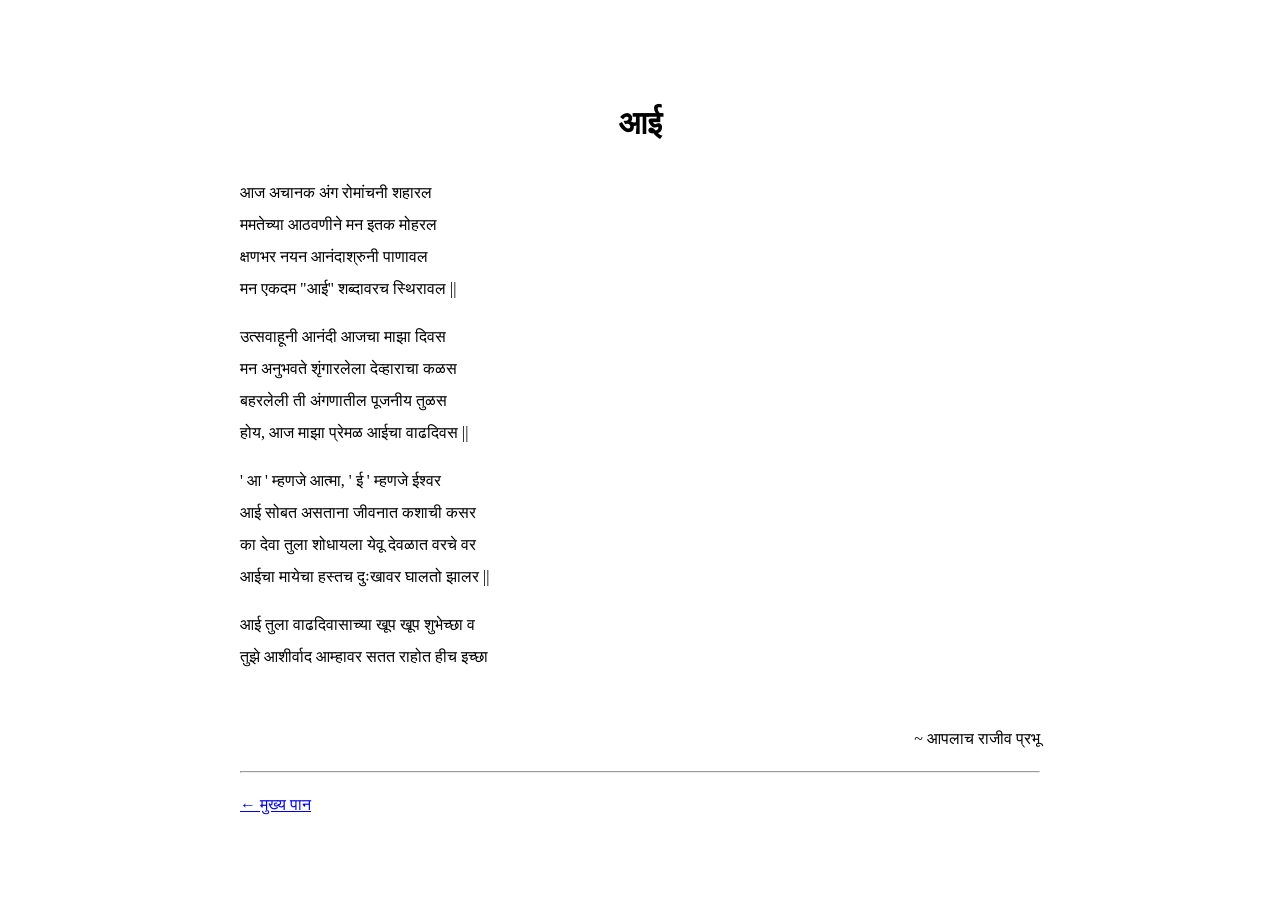
==== poems/aai.html @ 90f11b08 "Create aai.html" ====
<!DOCTYPE html>
<html lang="mr">
<head>
    <meta charset="UTF-8">
    <meta name="viewport" content="width=device-width, initial-scale=1.0">
    <title>आई</title>
</head>

<body style="font-family: Georgia, 'Noto Serif Devanagari', serif; max-width: 800px; margin: 50px auto; line-height: 2; padding: 20px;">

    <h1 style="text-align: center;">आई</h1>

    <p>
        आज अचानक अंग रोमांचनी शहारल<br>
        ममतेच्या आठवणीने मन इतक मोहरल<br>
        क्षणभर नयन आनंदाश्रुनी पाणावल<br>
        मन एकदम "आई" शब्दावरच स्थिरावल ||
    </p>

    <p>
        उत्सवाहूनी आनंदी आजचा माझा दिवस<br>
        मन अनुभवते शृंगारलेला देव्हाराचा कळस<br>
        बहरलेली ती अंगणातील पूजनीय तुळस<br>
        होय, आज माझा प्रेमळ आईचा वाढदिवस ||
    </p>

    <p>
        ' आ ' म्हणजे आत्मा, ' ई ' म्हणजे ईश्वर<br>
        आई सोबत असताना जीवनात कशाची कसर<br>
        का देवा तुला शोधायला येवू देवळात वरचे वर<br>
        आईचा मायेचा हस्तच दुःखावर घालतो झालर ||
    </p>

    <p>
        आई तुला वाढदिवासाच्या खूप खूप शुभेच्छा व<br>
        तुझे आशीर्वाद आम्हावर सतत राहोत हीच इच्छा
    </p>

    <p style="text-align: right; margin-top: 50px;">
        ~ आपलाच राजीव प्रभू
    </p>

    <hr>

    <p>
        <a href="../index.html">← मुख्य पान</a>
    </p>

</body>
</html>
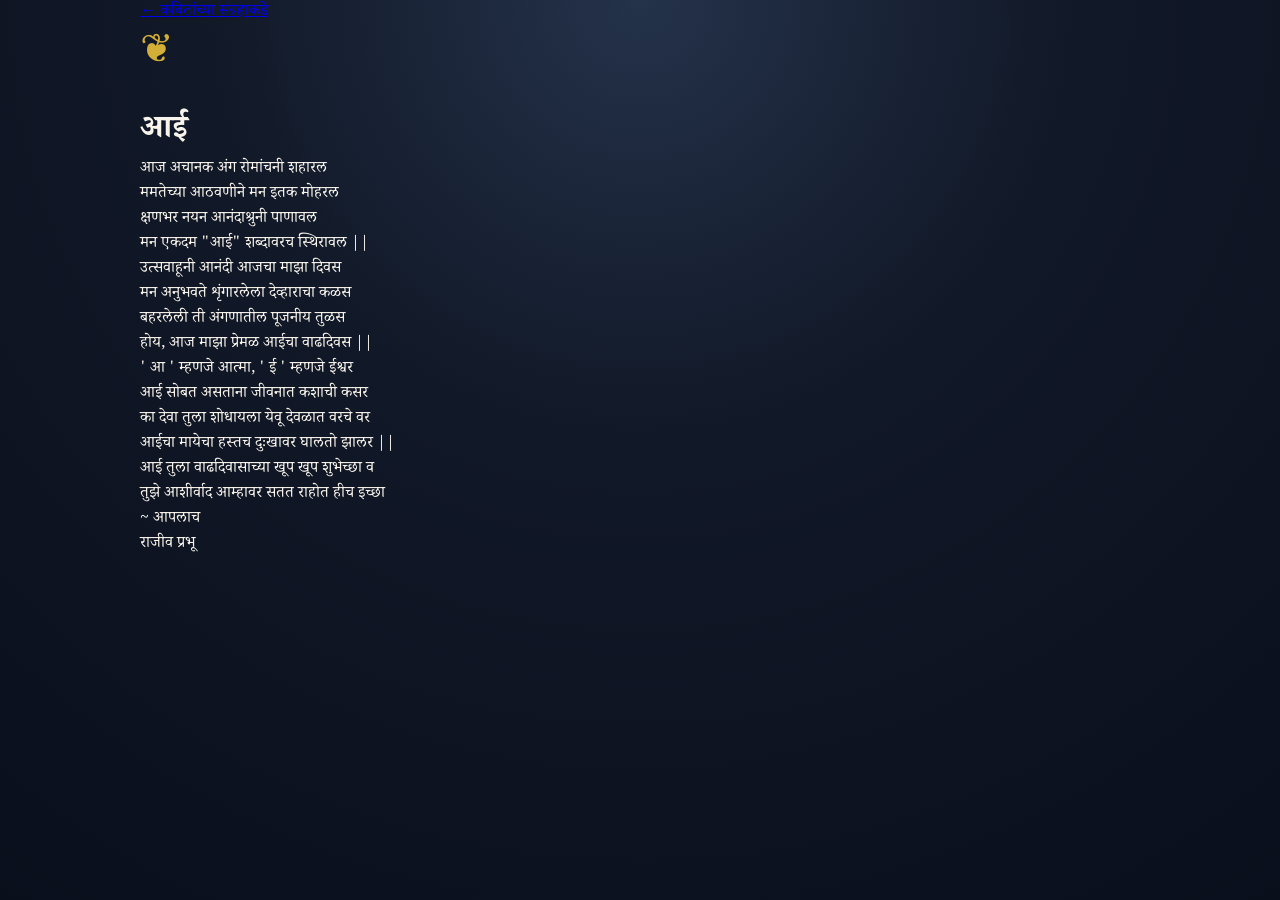
==== commit fbe20587: "Update aai.html" ====
--- a/poems/aai.html
+++ b/poems/aai.html
@@ -1,50 +1,79 @@
 <!DOCTYPE html>
 <html lang="mr">
+
 <head>
-    <meta charset="UTF-8">
-    <meta name="viewport" content="width=device-width, initial-scale=1.0">
-    <title>आई</title>
+
+<meta charset="UTF-8">
+<meta name="viewport" content="width=device-width, initial-scale=1.0">
+
+<title>आई | राजीव प्रभू</title>
+
+<link rel="stylesheet" href="../style.css">
+
 </head>
 
-<body style="font-family: Georgia, 'Noto Serif Devanagari', serif; max-width: 800px; margin: 50px auto; line-height: 2; padding: 20px;">
+<body>
 
-    <h1 style="text-align: center;">आई</h1>
+<div class="container poem-page">
 
-    <p>
-        आज अचानक अंग रोमांचनी शहारल<br>
-        ममतेच्या आठवणीने मन इतक मोहरल<br>
-        क्षणभर नयन आनंदाश्रुनी पाणावल<br>
-        मन एकदम "आई" शब्दावरच स्थिरावल ||
-    </p>
+<a class="back" href="../index.html">
+← कवितांच्या संग्रहाकडे
+</a>
 
-    <p>
-        उत्सवाहूनी आनंदी आजचा माझा दिवस<br>
-        मन अनुभवते शृंगारलेला देव्हाराचा कळस<br>
-        बहरलेली ती अंगणातील पूजनीय तुळस<br>
-        होय, आज माझा प्रेमळ आईचा वाढदिवस ||
-    </p>
+<div class="poem-header">
 
-    <p>
-        ' आ ' म्हणजे आत्मा, ' ई ' म्हणजे ईश्वर<br>
-        आई सोबत असताना जीवनात कशाची कसर<br>
-        का देवा तुला शोधायला येवू देवळात वरचे वर<br>
-        आईचा मायेचा हस्तच दुःखावर घालतो झालर ||
-    </p>
+<div class="symbol">
+❦
+</div>
 
-    <p>
-        आई तुला वाढदिवासाच्या खूप खूप शुभेच्छा व<br>
-        तुझे आशीर्वाद आम्हावर सतत राहोत हीच इच्छा
-    </p>
+<h1>
+आई
+</h1>
 
-    <p style="text-align: right; margin-top: 50px;">
-        ~ आपलाच राजीव प्रभू
-    </p>
+<div class="divider"></div>
 
-    <hr>
+</div>
 
-    <p>
-        <a href="../index.html">← मुख्य पान</a>
-    </p>
+<div class="poem">
+
+<p>
+आज अचानक अंग रोमांचनी शहारल<br>
+ममतेच्या आठवणीने मन इतक मोहरल<br>
+क्षणभर नयन आनंदाश्रुनी पाणावल<br>
+मन एकदम "आई" शब्दावरच स्थिरावल ||
+</p>
+
+<p>
+उत्सवाहूनी आनंदी आजचा माझा दिवस<br>
+मन अनुभवते शृंगारलेला देव्हाराचा कळस<br>
+बहरलेली ती अंगणातील पूजनीय तुळस<br>
+होय, आज माझा प्रेमळ आईचा वाढदिवस ||
+</p>
+
+<p>
+' आ ' म्हणजे आत्मा, ' ई ' म्हणजे ईश्वर<br>
+आई सोबत असताना जीवनात कशाची कसर<br>
+का देवा तुला शोधायला येवू देवळात वरचे वर<br>
+आईचा मायेचा हस्तच दुःखावर घालतो झालर ||
+</p>
+
+<p>
+आई तुला वाढदिवासाच्या खूप खूप शुभेच्छा व<br>
+तुझे आशीर्वाद आम्हावर सतत राहोत हीच इच्छा
+</p>
+
+<div class="signature">
+
+~ आपलाच<br>
+
+राजीव प्रभू
+
+</div>
+
+</div>
+
+</div>
 
 </body>
+
 </html>
--- a/style.css
+++ b/style.css
@@ -0,0 +1,250 @@
+/* Google Fonts */
+@import url('https://fonts.googleapis.com/css2?family=Cormorant+Garamond:wght@400;500;600&family=Noto+Serif+Devanagari:wght@400;500;600;700&display=swap');
+
+*{
+    margin:0;
+    padding:0;
+    box-sizing:border-box;
+}
+
+html{
+    scroll-behavior:smooth;
+}
+
+body{
+
+    background:
+    radial-gradient(circle at top,#24324A 0%,#111827 40%,#0A0F1C 100%);
+
+    color:#F8F4EC;
+
+    font-family:"Noto Serif Devanagari",serif;
+
+    min-height:100vh;
+
+}
+
+/* Main Container */
+
+.container{
+
+    width:min(1000px,90%);
+    margin:auto;
+
+}
+
+/* Hero */
+
+.hero{
+
+    height:100vh;
+
+    display:flex;
+
+    flex-direction:column;
+
+    justify-content:center;
+
+    align-items:center;
+
+    text-align:center;
+
+}
+
+.symbol{
+
+    color:#D4AF37;
+
+    font-size:40px;
+
+    margin-bottom:20px;
+
+}
+
+.title{
+
+    font-size:72px;
+
+    font-weight:600;
+
+    letter-spacing:2px;
+
+}
+
+.subtitle{
+
+    margin-top:18px;
+
+    color:#C9C7C1;
+
+    font-size:24px;
+
+}
+
+.quote{
+
+    margin-top:60px;
+
+    max-width:650px;
+
+    line-height:1.8;
+
+    color:#D7D3CA;
+
+    font-size:22px;
+
+    font-style:italic;
+
+}
+
+.button{
+
+    margin-top:60px;
+
+    display:inline-block;
+
+    text-decoration:none;
+
+    color:white;
+
+    background:#D4AF37;
+
+    padding:18px 42px;
+
+    border-radius:40px;
+
+    transition:.35s;
+
+    font-size:20px;
+
+}
+
+.button:hover{
+
+    background:#E8C96D;
+
+    transform:translateY(-4px);
+
+}
+
+section{
+
+    padding:100px 0;
+
+}
+
+.section-title{
+
+    text-align:center;
+
+    font-size:42px;
+
+    margin-bottom:50px;
+
+    color:#D4AF37;
+
+}
+
+/* Cards */
+
+.card{
+
+    background:rgba(255,255,255,.05);
+
+    backdrop-filter:blur(14px);
+
+    border:1px solid rgba(255,255,255,.08);
+
+    border-radius:24px;
+
+    padding:35px;
+
+    transition:.4s;
+
+}
+
+.card:hover{
+
+    transform:translateY(-8px);
+
+    border-color:#D4AF37;
+
+}
+
+.card h3{
+
+    font-size:32px;
+
+    margin-bottom:18px;
+
+}
+
+.card p{
+
+    color:#D6D2C8;
+
+    line-height:1.9;
+
+}
+
+.read{
+
+    margin-top:25px;
+
+    display:inline-block;
+
+    color:#D4AF37;
+
+    text-decoration:none;
+
+}
+
+/* Footer */
+
+footer{
+
+    text-align:center;
+
+    padding:70px 0;
+
+    color:#999;
+
+}
+
+/* Mobile */
+
+@media(max-width:768px){
+
+.title{
+
+font-size:46px;
+
+}
+
+.subtitle{
+
+font-size:20px;
+
+}
+
+.quote{
+
+font-size:18px;
+
+}
+
+.button{
+
+font-size:18px;
+
+padding:15px 28px;
+
+}
+
+.section-title{
+
+font-size:34px;
+
+}
+
+}
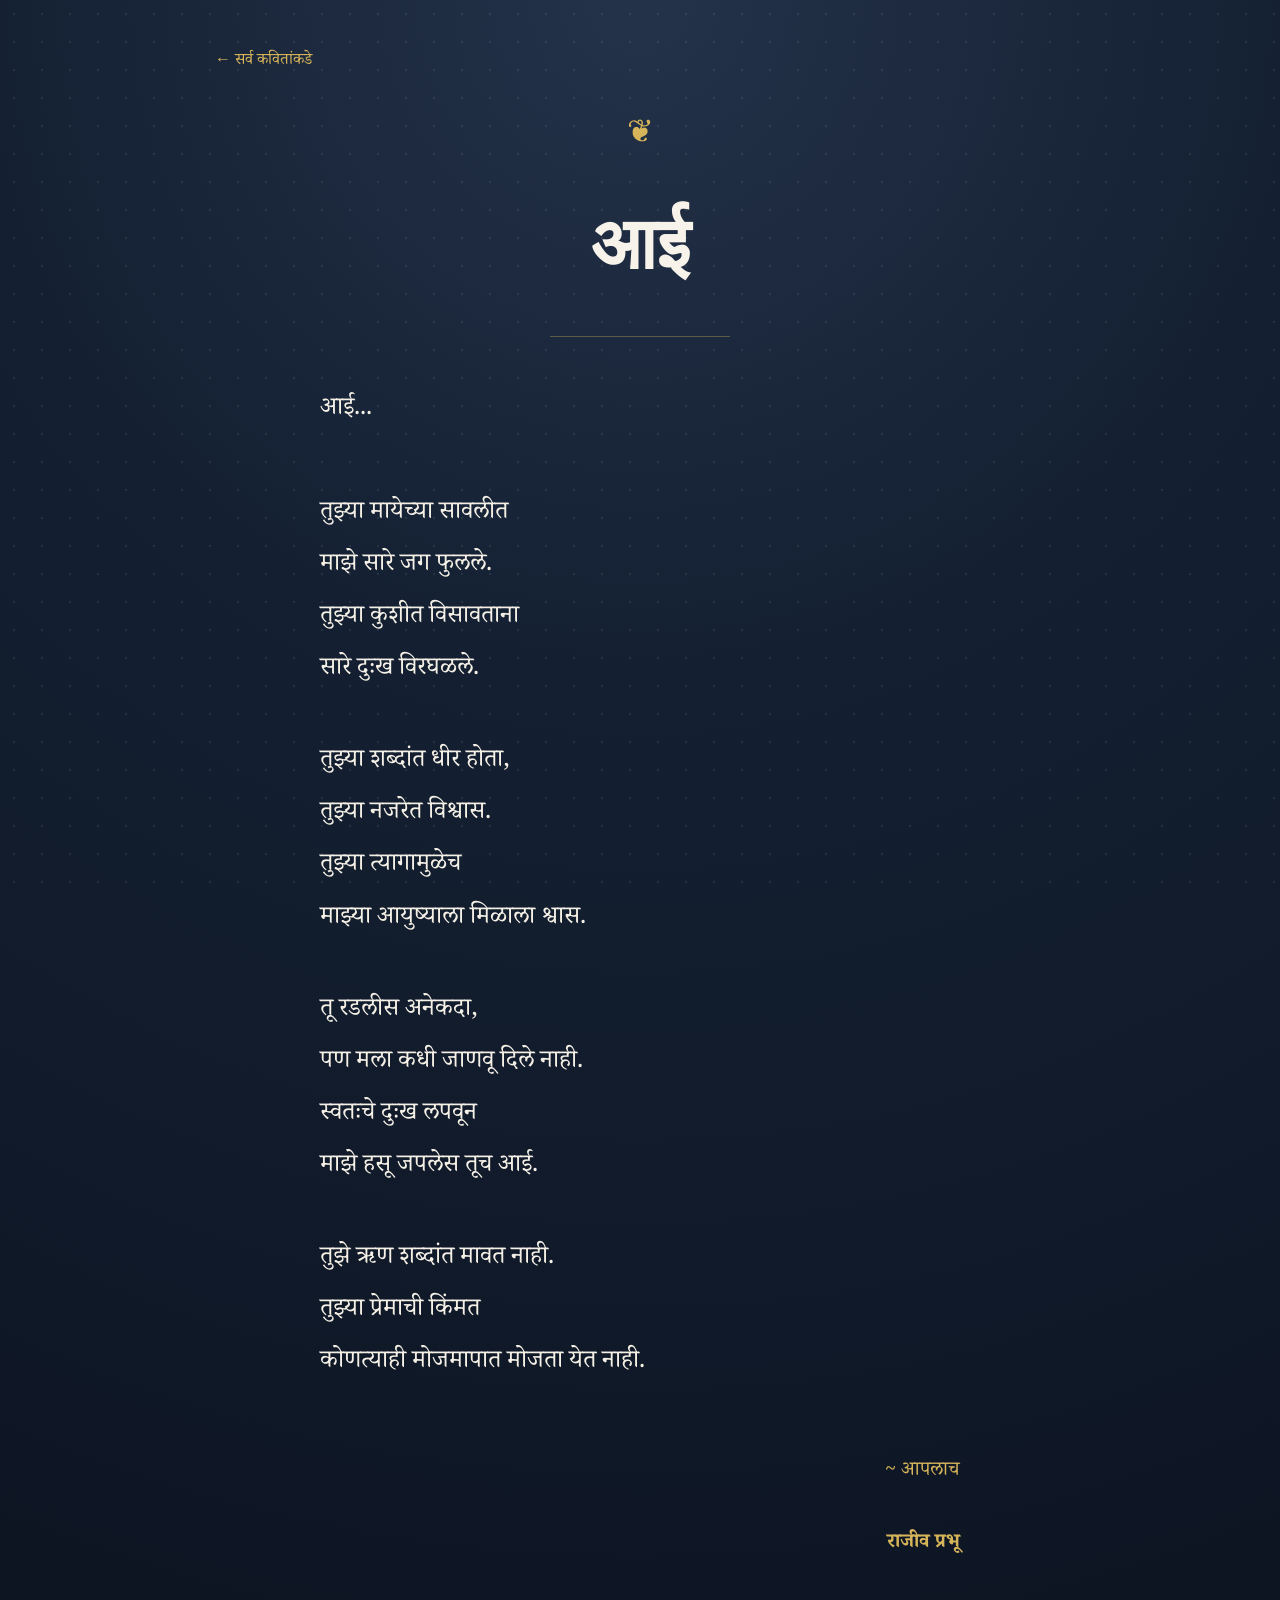
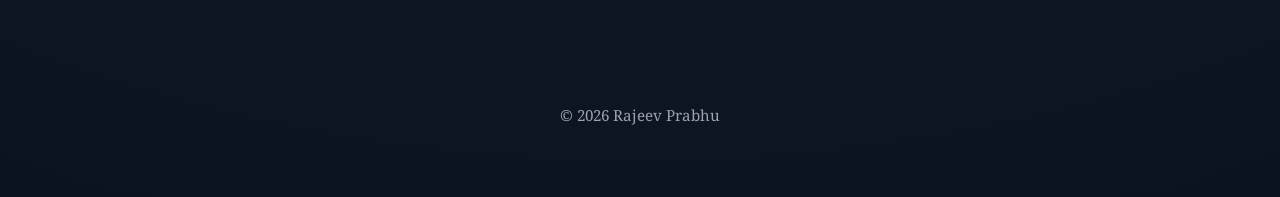
==== commit 0d457e13: "Update aai.html" ====
--- a/poems/aai.html
+++ b/poems/aai.html
@@ -1,79 +1,98 @@
 <!DOCTYPE html>
 <html lang="mr">
+<head>
+    <meta charset="UTF-8">
+    <meta name="viewport" content="width=device-width, initial-scale=1.0">
 
-<head>
+    <title>आई | राजीव प्रभू</title>
 
-<meta charset="UTF-8">
-<meta name="viewport" content="width=device-width, initial-scale=1.0">
+    <meta name="description" content="आई — राजीव प्रभू यांची मराठी कविता">
 
-<title>आई | राजीव प्रभू</title>
-
-<link rel="stylesheet" href="../style.css">
-
+    <link rel="stylesheet" href="../style.css">
 </head>
 
 <body>
 
-<div class="container poem-page">
+<div class="poem-page">
 
-<a class="back" href="../index.html">
-← कवितांच्या संग्रहाकडे
-</a>
+    <a href="../index.html" class="back">← सर्व कवितांकडे</a>
 
-<div class="poem-header">
+    <header class="poem-header">
 
-<div class="symbol">
-❦
-</div>
+        <div class="symbol">❦</div>
 
-<h1>
-आई
-</h1>
+        <h1>आई</h1>
 
-<div class="divider"></div>
+        <div class="divider"></div>
+
+    </header>
+
+
+    <div class="poem">
+
+        <!-- Replace this with your complete poem -->
+
+        <p>
+            आई...
+            <br><br>
+
+            तुझ्या मायेच्या सावलीत
+            <br>
+            माझे सारे जग फुलले.
+            <br>
+            तुझ्या कुशीत विसावताना
+            <br>
+            सारे दुःख विरघळले.
+        </p>
+
+        <p>
+            तुझ्या शब्दांत धीर होता,
+            <br>
+            तुझ्या नजरेत विश्वास.
+            <br>
+            तुझ्या त्यागामुळेच
+            <br>
+            माझ्या आयुष्याला मिळाला श्वास.
+        </p>
+
+        <p>
+            तू रडलीस अनेकदा,
+            <br>
+            पण मला कधी जाणवू दिले नाही.
+            <br>
+            स्वतःचे दुःख लपवून
+            <br>
+            माझे हसू जपलेस तूच आई.
+        </p>
+
+        <p>
+            तुझे ऋण शब्दांत मावत नाही.
+            <br>
+            तुझ्या प्रेमाची किंमत
+            <br>
+            कोणत्याही मोजमापात मोजता येत नाही.
+        </p>
+
+    </div>
+
+    <div class="signature">
+
+        <p>
+            ~ आपलाच
+            <br><br>
+
+            <strong>राजीव प्रभू</strong>
+        </p>
+
+    </div>
 
 </div>
 
-<div class="poem">
+<footer>
 
-<p>
-आज अचानक अंग रोमांचनी शहारल<br>
-ममतेच्या आठवणीने मन इतक मोहरल<br>
-क्षणभर नयन आनंदाश्रुनी पाणावल<br>
-मन एकदम "आई" शब्दावरच स्थिरावल ||
-</p>
+    © 2026 Rajeev Prabhu
 
-<p>
-उत्सवाहूनी आनंदी आजचा माझा दिवस<br>
-मन अनुभवते शृंगारलेला देव्हाराचा कळस<br>
-बहरलेली ती अंगणातील पूजनीय तुळस<br>
-होय, आज माझा प्रेमळ आईचा वाढदिवस ||
-</p>
-
-<p>
-' आ ' म्हणजे आत्मा, ' ई ' म्हणजे ईश्वर<br>
-आई सोबत असताना जीवनात कशाची कसर<br>
-का देवा तुला शोधायला येवू देवळात वरचे वर<br>
-आईचा मायेचा हस्तच दुःखावर घालतो झालर ||
-</p>
-
-<p>
-आई तुला वाढदिवासाच्या खूप खूप शुभेच्छा व<br>
-तुझे आशीर्वाद आम्हावर सतत राहोत हीच इच्छा
-</p>
-
-<div class="signature">
-
-~ आपलाच<br>
-
-राजीव प्रभू
-
-</div>
-
-</div>
-
-</div>
+</footer>
 
 </body>
-
 </html>
--- a/style.css
+++ b/style.css
@@ -1,5 +1,22 @@
-/* Google Fonts */
-@import url('https://fonts.googleapis.com/css2?family=Cormorant+Garamond:wght@400;500;600&family=Noto+Serif+Devanagari:wght@400;500;600;700&display=swap');
+/* 
+RajeevPrabhu.github.io
+Literary Theme v1.0
+*/
+
+@import url('https://fonts.googleapis.com/css2?family=Noto+Serif+Devanagari:wght@400;500;600;700&family=Cormorant+Garamond:wght@400;500;600&display=swap');
+
+:root{
+    --bg:#0c1320;
+    --bg2:#172234;
+    --paper:#f5f0e6;
+    --text:#f7f2ea;
+    --muted:#d4cfc4;
+    --gold:#d6b45a;
+    --gold2:#f0d889;
+    --line:rgba(214,180,90,.35);
+    --shadow:0 20px 50px rgba(0,0,0,.35);
+    --radius:18px;
+}
 
 *{
     margin:0;
@@ -12,239 +29,217 @@
 }
 
 body{
-
     background:
-    radial-gradient(circle at top,#24324A 0%,#111827 40%,#0A0F1C 100%);
-
-    color:#F8F4EC;
-
+      radial-gradient(circle at top,#24324a 0%,#142032 35%,#0c1320 100%);
+    color:var(--text);
     font-family:"Noto Serif Devanagari",serif;
-
     min-height:100vh;
-
-}
-
-/* Main Container */
+    line-height:1.8;
+}
+
+body::before{
+    content:"";
+    position:fixed;
+    inset:0;
+    pointer-events:none;
+    opacity:.08;
+    background-image:
+      radial-gradient(#ffffff 1px,transparent 1px);
+    background-size:28px 28px;
+}
 
 .container{
-
-    width:min(1000px,90%);
+    width:min(1100px,92%);
     margin:auto;
-
-}
-
-/* Hero */
+}
 
 .hero{
-
-    height:100vh;
-
+    min-height:100vh;
     display:flex;
-
     flex-direction:column;
-
     justify-content:center;
-
     align-items:center;
-
-    text-align:center;
-
+    text-align:center;
 }
 
 .symbol{
-
-    color:#D4AF37;
-
-    font-size:40px;
-
-    margin-bottom:20px;
-
+    color:var(--gold);
+    font-size:2rem;
+    margin-bottom:1rem;
 }
 
 .title{
-
-    font-size:72px;
-
+    font-family:"Cormorant Garamond",serif;
+    font-size:clamp(3.2rem,7vw,5.4rem);
+    letter-spacing:2px;
     font-weight:600;
-
-    letter-spacing:2px;
-
 }
 
 .subtitle{
-
-    margin-top:18px;
-
-    color:#C9C7C1;
-
-    font-size:24px;
-
+    color:var(--muted);
+    margin-top:.7rem;
+    font-size:clamp(1.2rem,2vw,1.6rem);
 }
 
 .quote{
-
-    margin-top:60px;
-
-    max-width:650px;
-
-    line-height:1.8;
-
-    color:#D7D3CA;
-
-    font-size:22px;
-
+    max-width:700px;
+    margin-top:3rem;
+    color:#e3ddd2;
+    font-size:clamp(1.1rem,2vw,1.4rem);
     font-style:italic;
-
 }
 
 .button{
-
-    margin-top:60px;
-
+    margin-top:3rem;
     display:inline-block;
-
+    color:var(--gold);
     text-decoration:none;
-
-    color:white;
-
-    background:#D4AF37;
-
-    padding:18px 42px;
-
-    border-radius:40px;
-
-    transition:.35s;
-
-    font-size:20px;
-
+    border:1px solid var(--gold);
+    padding:.9rem 2rem;
+    border-radius:999px;
+    transition:.3s;
 }
 
 .button:hover{
-
-    background:#E8C96D;
-
-    transform:translateY(-4px);
-
+    background:var(--gold);
+    color:#111;
 }
 
 section{
-
-    padding:100px 0;
-
+    padding:5rem 0;
 }
 
 .section-title{
-
-    text-align:center;
-
-    font-size:42px;
-
-    margin-bottom:50px;
-
-    color:#D4AF37;
-
-}
-
-/* Cards */
+    text-align:center;
+    font-family:"Cormorant Garamond",serif;
+    color:var(--gold);
+    font-size:clamp(2rem,4vw,3rem);
+    margin-bottom:2.5rem;
+}
 
 .card{
-
-    background:rgba(255,255,255,.05);
-
-    backdrop-filter:blur(14px);
-
+    background:rgba(255,255,255,.04);
     border:1px solid rgba(255,255,255,.08);
-
-    border-radius:24px;
-
-    padding:35px;
-
-    transition:.4s;
-
+    border-radius:var(--radius);
+    padding:2rem;
+    box-shadow:var(--shadow);
+    transition:.3s;
 }
 
 .card:hover{
-
-    transform:translateY(-8px);
-
-    border-color:#D4AF37;
-
+    transform:translateY(-6px);
+    border-color:var(--gold);
 }
 
 .card h3{
-
-    font-size:32px;
-
-    margin-bottom:18px;
-
+    font-size:2rem;
+    margin-bottom:1rem;
 }
 
 .card p{
-
-    color:#D6D2C8;
-
-    line-height:1.9;
-
+    color:var(--muted);
 }
 
 .read{
-
-    margin-top:25px;
-
     display:inline-block;
-
-    color:#D4AF37;
-
+    margin-top:1.3rem;
+    color:var(--gold);
     text-decoration:none;
-
-}
-
-/* Footer */
+}
+
+.read:hover{
+    color:var(--gold2);
+}
+
+/* poem page */
+
+.poem-page{
+    width:min(850px,92%);
+    margin:auto;
+    padding:3rem 0 5rem;
+}
+
+.back{
+    display:inline-block;
+    color:var(--gold);
+    text-decoration:none;
+    margin-bottom:2rem;
+}
+
+.back:hover{
+    color:var(--gold2);
+}
+
+.poem-header{
+    text-align:center;
+    margin-bottom:3rem;
+}
+
+.poem-header h1{
+    font-family:"Cormorant Garamond",serif;
+    font-size:clamp(3rem,6vw,4.5rem);
+    margin-top:.8rem;
+}
+
+.divider{
+    width:180px;
+    height:1px;
+    background:var(--line);
+    margin:1.5rem auto;
+}
+
+.poem{
+    max-width:640px;
+    margin:auto;
+    font-size:clamp(1.15rem,2vw,1.55rem);
+    line-height:2.1;
+    color:var(--paper);
+}
+
+.poem p{
+    margin-bottom:2.5rem;
+    text-align:left;
+}
+
+.signature{
+    max-width:640px;
+    margin:4rem auto 0;
+    text-align:right;
+    color:var(--gold);
+    font-size:1.25rem;
+}
 
 footer{
-
-    text-align:center;
-
-    padding:70px 0;
-
-    color:#999;
-
-}
-
-/* Mobile */
-
-@media(max-width:768px){
-
-.title{
-
-font-size:46px;
-
-}
-
-.subtitle{
-
-font-size:20px;
-
-}
-
-.quote{
-
-font-size:18px;
-
-}
-
-.button{
-
-font-size:18px;
-
-padding:15px 28px;
-
-}
-
-.section-title{
-
-font-size:34px;
-
-}
-
-}
+    text-align:center;
+    color:#9ca3af;
+    padding:4rem 0;
+    font-size:.95rem;
+}
+
+@media (max-width:768px){
+
+.hero{
+    min-height:85vh;
+}
+
+.poem{
+    font-size:1.05rem;
+    line-height:1.95;
+}
+
+.poem p{
+    margin-bottom:2rem;
+}
+
+.signature{
+    font-size:1.05rem;
+}
+
+.card{
+    padding:1.5rem;
+}
+
+.section{
+    padding:3.5rem 0;
+}
+}
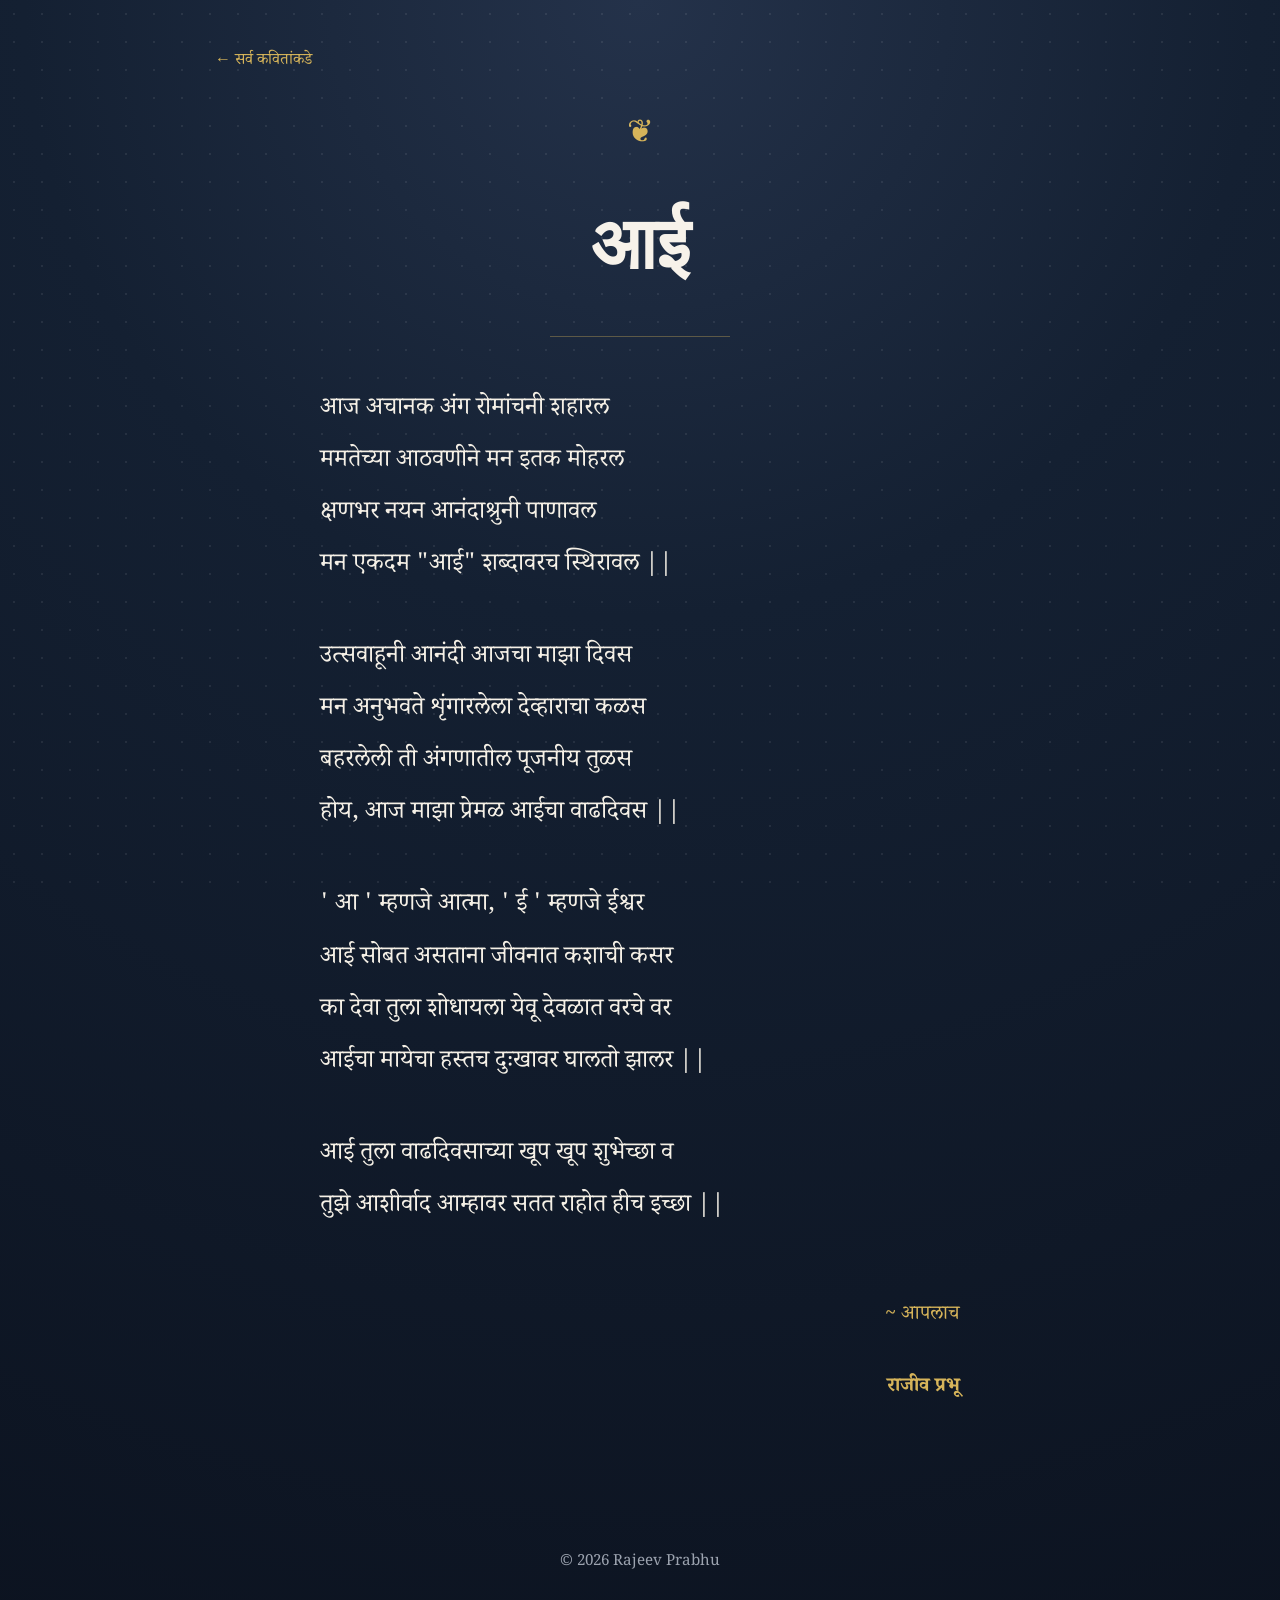
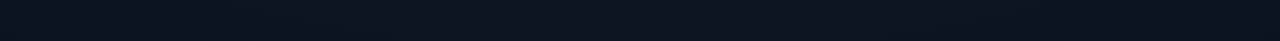
==== commit 8ca3648e: "Update aai.html" ====
--- a/poems/aai.html
+++ b/poems/aai.html
@@ -29,61 +29,43 @@
 
 
     <div class="poem">
-
-        <!-- Replace this with your complete poem -->
-
+    
         <p>
-            आई...
-            <br><br>
-
-            तुझ्या मायेच्या सावलीत
-            <br>
-            माझे सारे जग फुलले.
-            <br>
-            तुझ्या कुशीत विसावताना
-            <br>
-            सारे दुःख विरघळले.
+            आज अचानक अंग रोमांचनी शहारल<br>
+            ममतेच्या आठवणीने मन इतक मोहरल<br>
+            क्षणभर नयन आनंदाश्रुनी पाणावल<br>
+            मन एकदम "आई" शब्दावरच स्थिरावल ||
         </p>
-
+    
         <p>
-            तुझ्या शब्दांत धीर होता,
-            <br>
-            तुझ्या नजरेत विश्वास.
-            <br>
-            तुझ्या त्यागामुळेच
-            <br>
-            माझ्या आयुष्याला मिळाला श्वास.
+            उत्सवाहूनी आनंदी आजचा माझा दिवस<br>
+            मन अनुभवते शृंगारलेला देव्हाराचा कळस<br>
+            बहरलेली ती अंगणातील पूजनीय तुळस<br>
+            होय, आज माझा प्रेमळ आईचा वाढदिवस ||
         </p>
-
+    
         <p>
-            तू रडलीस अनेकदा,
-            <br>
-            पण मला कधी जाणवू दिले नाही.
-            <br>
-            स्वतःचे दुःख लपवून
-            <br>
-            माझे हसू जपलेस तूच आई.
+            ' आ ' म्हणजे आत्मा, ' ई ' म्हणजे ईश्वर<br>
+            आई सोबत असताना जीवनात कशाची कसर<br>
+            का देवा तुला शोधायला येवू देवळात वरचे वर<br>
+            आईचा मायेचा हस्तच दुःखावर घालतो झालर ||
         </p>
-
+    
         <p>
-            तुझे ऋण शब्दांत मावत नाही.
-            <br>
-            तुझ्या प्रेमाची किंमत
-            <br>
-            कोणत्याही मोजमापात मोजता येत नाही.
+            आई तुला वाढदिवसाच्या खूप खूप शुभेच्छा व<br>
+            तुझे आशीर्वाद आम्हावर सतत राहोत हीच इच्छा ||
         </p>
-
+    
     </div>
-
+    
     <div class="signature">
-
+    
         <p>
             ~ आपलाच
             <br><br>
-
             <strong>राजीव प्रभू</strong>
         </p>
-
+    
     </div>
 
 </div>
